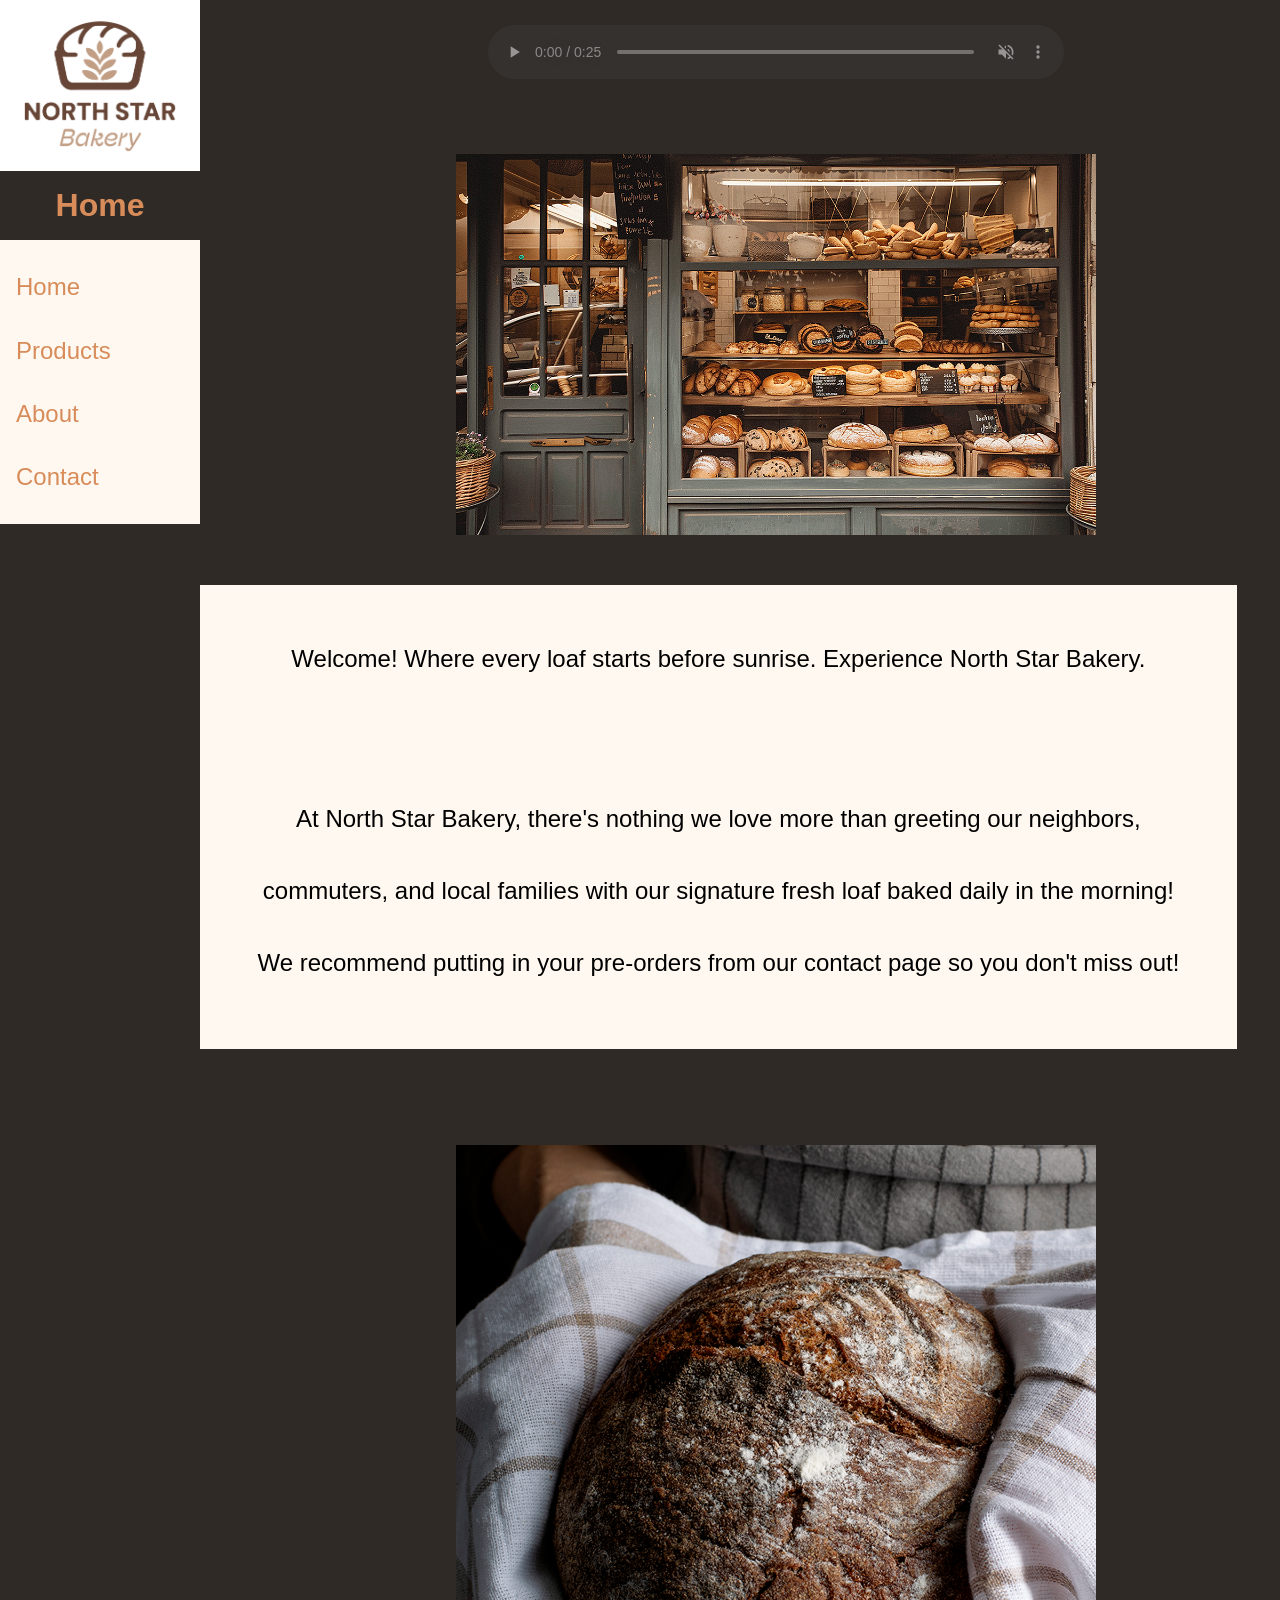
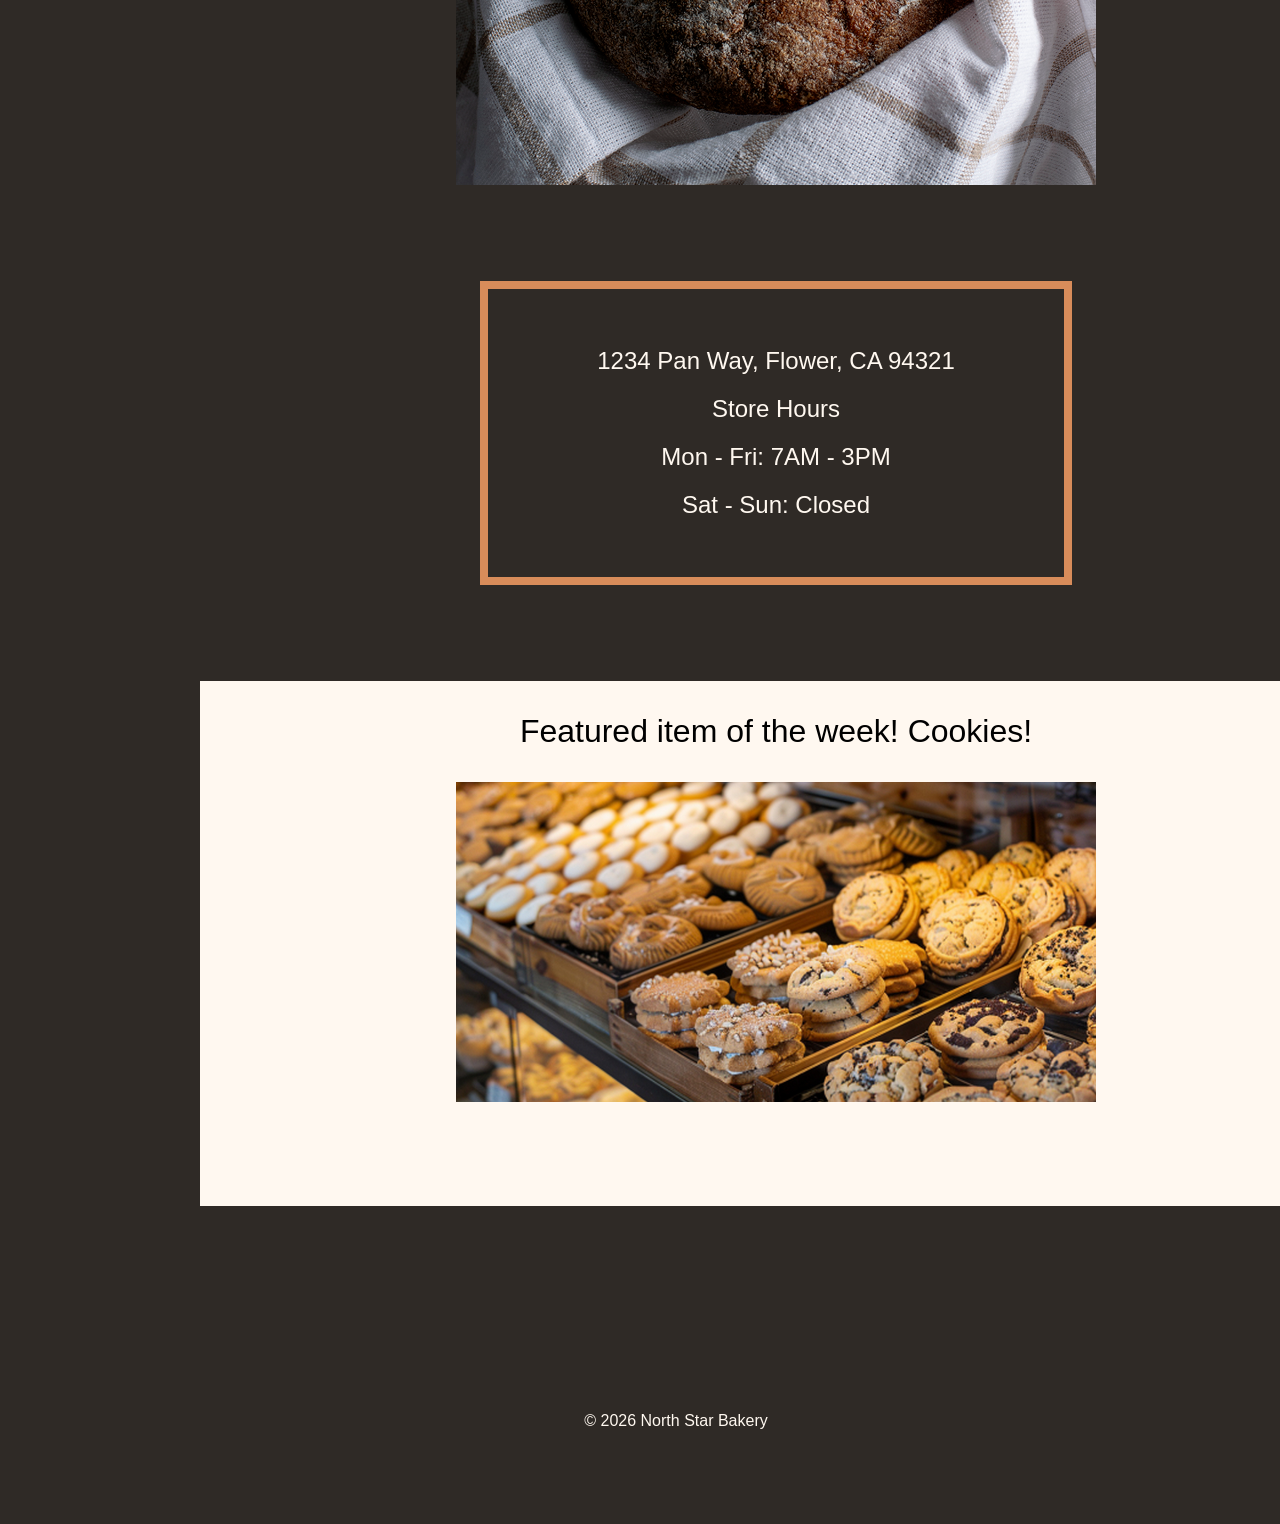
==== index.html @ d2ea51e8 "./ to ../ for styles.css" ====
<!DOCTYPE html>
<html lang="en">

<head>
    <meta charset="UTF-8">
    <meta name="viewport" content="width=device-width, initial-scale=1.0">
    <title>North Star Bakery</title>
    <link rel="stylesheet" href="../css/styles.css">
</head>

<body>
    <header>
        <!-- 1. Brand Logo & Title / Nav -->
        <a href="./index.html" class="logo">
            <img src="images/bakery-logo_c.png" alt="North Star Bakery Logo" width="250" height="250">
        </a>
        <h1>Home</h1>
        <nav>
            <a href="./index.html">Home</a>
            <a href="./pages/products.html">Products</a>
            <a href="./pages/about.html">About</a>
            <a href="./pages/contact.html">Contact</a>
        </nav>
    </header>
    <main>
        <!-- 2. Welcome audio -->
        <audio muted controls loop>
            <source src="./assets/bakery-welcome_c.mp3" type="audio/mpeg">
            Your browser does not support the audio element.
        </audio>
            <!-- Storefront -->
            <img src="./images/bakery-storefront_c.png" alt="image of the store front" class="storefront">
        <section class="message">
            <p id="welcome-message" class="opening">Welcome! Where every loaf starts before sunrise. Experience North Star Bakery.</p>
            <p id="summary" class="opening">At North Star Bakery, there's nothing we love more than greeting our neighbors, commuters, and local families with our signature fresh loaf baked daily in the morning! We recommend putting in your pre-orders from our contact page so you don't miss out!</p>
        </section>
            <img src="./images/bakery-signature-loaf_c.png" alt="picture of North Star Bakery's freshly baked loaf on top of a towel covered basket in hand" width="400" id="sig-loaf">
        <!-- Hours and Location -->
        <section id="hours-location">
            <p id="location" >1234 Pan Way, Flower, CA 94321</p>
            <p>Store Hours</p>
            <ul>
                <li>Mon - Fri: 7AM - 3PM</li>
                <li>Sat - Sun: Closed</li>
            </ul>
        </section>
        <!-- Feature Items -->
         <section class="featured-item">
             <p id="featured-item">Featured item of the week! Cookies!</p>
             <picture>
                <img src="./images/bakery-feature-small_c.png" 
                srcset="./images/bakery-feature-large_c.png 800w, 
                ./images/bakery-feature-small_c.png 500w" 
                sizes="100vw" 
                alt="picture of freshly baked cookies on display">
            </picture>
         </section>
    </main>
    <footer>&copy; 2026 North Star Bakery</footer>
</body>
</html>
---- css/styles.css ----
* {
    background-color: #2F2A26;
    font-family: Arial, Helvetica, sans-serif;
    margin: 0;
    padding: 0;
}

header {
    display: flex;
    flex-direction: column;
    justify-content: center;
    align-items: center;
}

.logo {
    display: flex;
    justify-content: center;
    max-width: 100vw;
    padding: 0 100%;
    background-color: white;
}

h1 {
    padding: 2rem;
    color: #D88C5A;
    font-family: Hevetica, Arial, san-serif;
}

nav {
    display: flex;
    justify-content: space-evenly;
    font-size: 1.5rem;
    width: 100%;
    background-color: #FFF8F0;
    margin-bottom: 1.5rem;
    padding: 1rem 0;
}

nav a {
    color: #D88C5A;
    background-color: #FFF8F0;
    text-decoration: none;
}

nav a:hover {
    color: #FFF8F0;
}

audio {
    display: flex;
    justify-content: center;
    align-items: center;
    width: 100%;
    opacity: 50%;
    color-scheme: dark;
}

audio:hover {
    opacity: 100%;
}

.storefront {
    display: block;
    width: 100vw;
}

.message {
    display: flex;
    flex-direction: column;
    background-color: #FFF8F0;
    color: black;
    width: 100%;
}

.message p:first-child {
    margin: 25px 50vw 25px 25px;
    text-align: justify;
    line-height: 2;
}

.message p:last-child {
    margin: 25px 25px 25px 50vw;
    text-align: justify;
    line-height: 2;
}

.opening {
    background-color: transparent;
}

#sig-loaf {
    display: block;
    margin-inline: auto;
    max-width: 98vw;
    margin-top: 6rem;
}

#hours-location {
    margin: 6rem auto;
    padding: 3rem 0;
    border: .5rem solid #D88C5A;
    line-height: 2;
    font-size: x-large;
    text-align: center;
    color: #FFF8F0;
    max-width: 50%;
}

li {
    list-style-type: none;
}

.featured-item {
    background-color: #FFF8F0;
}

.featured-item p {
    padding-top: 2rem;
    background-color: transparent;
}

#featured-item {
    text-align: center;
    margin: 2rem;
    font-size: 24pt;
}

picture img {
    max-width:98vw;
    margin-bottom: 4rem;
}

footer {
    text-align: center;
    margin-top: 200px;
    padding-bottom: 100px;
    color: #FFF8F0;
}

.product-message {
    text-align: center;
    font-size: x-large;
    background-color: #FFF8F0;
    padding: 4rem;
}

/* --------------------------- PRODUCT PAGE --------------------------- */

#breads {
    background-color: #FFF8F0;
    text-align: center;
    color: rgb(0, 0, 0);
    padding: 2rem;
    margin: 2rem 0;
}

#breads figcaption {
    color:#FFF8F0;
}

#pastries {
    background-color: #FFF8F0;
    text-align: center;
    padding: 2rem;
    margin: 2rem 0;
}

#cakes {
    background-color: #FFF8F0;
    text-align: center;
    padding: 2rem;
    margin: 2rem 0;
}

#price-range {
    background-color: #FFF8F0;
    text-align: center;
    padding: 2rem;
    margin: 2rem 0;
}

#bread-price {
    align-self: center;
    width: 50px;
    background-color: white;
    text-align: center;
    width: 100px;
    line-height: 1.5;
}

#price-range-label {
    background-color: #FFF8F0;
}

/* --------------------------- ABOUT PAGE --------------------------- */

h2 {
    background-color: #FFF8F0;
    padding: 2rem;
    text-align: center;
}

#philosophy {
    width: 100%;
}

#philosophy video {
    display: block;
    margin-inline: auto;
    width: 100%;
}

#philosophy p {
    background-color: white;
    line-height: 2;
    font-size: 1.25rem;
    padding: 3rem 2rem;
    text-align: center;
}

#philosophy p:nth-child(2) {
    font-size: 1.5rem;
    text-align: start;
    padding-top: 10vw;
    padding-right: 50vw;
}

#philosophy p:nth-child(3) {
    font-size: 1.25rem;
    text-align: end;
    padding-left: 50vw;
}

#philosophy p:nth-child(4) {
    font-size: 1.75rem;
    padding: 10vw;
}

#staff-highlights p {
    text-align: center;
    padding: 2rem;
    margin: 4rem;
    font-size: x-large;
    color: #FFF8F0;
}

#staff-highlights img {
    display: block;
    margin-inline: auto;
    width: 50vw;
}

form {
    padding: 25px 10vw;
    background-color: white;
    color: rgb(0, 0, 0);
}

legend {
    text-align: center;
    font-size: larger;
    padding: 25px;
    background-color: white;
}

label {
    background-color: white;
}

#contact-info,
#request-info {
    display: grid;
    gap: 1rem;
    justify-content: center;
    text-align: center;
    background-color: white;
}


fieldset input,
fieldset select,
fieldset textarea {
    font-size: 11pt;
    background-color: white;
    max-width: 300px;
    width: 100%;
    height: 25px;
    text-align: center;
}

fieldset textarea {
    height: 100px;
}

fieldset textarea::placeholder,
fieldset  {
    text-align: left;
    padding-left: 10px;
}

button {
    display: block;
    margin-inline: auto;
    margin-top: 25px;
    padding: 10px 25px;
    background-color: rgb(0, 110, 212);
    color: white;
    font-size: 1.2rem;
    border-radius: 45px;
    box-shadow: none;
    border: none;
}

button:hover {
    background-color: rgb(23, 131, 219);
    font-weight: bold;
    font-size: 1.2rem;
}

/* --------------------------- @ MEDIA BEYOND MOBILE --------------------------- */

@media (min-width: 768px) {
    body {
        display: grid;
        grid-template-areas: "header title"
                             "nav main"
                             "footer footer";
                             grid-template-columns:  minmax(200px,10vw) 90vw;
                             grid-template-rows: 15% 75% 10%;
    }

    header {
        grid-area: header;
        display: flex;
        flex-direction: column;
        justify-content: start;
    }

    .logo img {
        width: 200px;
        height: auto;
    }

    h1 {
        padding: 1rem;
    }

    h2 {
        max-width: 80vw;
        width: 100%;
    }
    
    nav {
        grid-area: nav;
        flex-direction: column;
    }
    
    nav a {
        background-color: #FFF8F0;
        margin: .1rem 0;
        flex-direction: column;
        padding: 1rem;
    }

    nav a:hover {
        background-color: #D88C5A;
        border: 10px solid #FFF8F0;
    }

    main {
        min-width: 0;
        max-width: 90vw;
    }

    audio {
        grid-area: main;
        width: 50%;
        padding: 25px;
        margin: auto;
    }

    .storefront {
        max-width: 50vw;
        margin-inline: auto;
        padding: 50px;
    }

    .message {
        max-width: 90%;
    }
    
    .message p:first-child {
        margin: 50px;
        font-size: x-large;
        text-align: center;
    }
    
    .message p:last-child {
        margin: 50px;
        font-size: x-large;
        text-align: center;
        line-height: 3;
    }

    section.featured-item {
        padding-bottom: 40px;
    }

    img {
        display: block;
        width: 50vw;
        margin-inline: auto;
    }

    #philosophy {
        background-color: #2F2A26;
    }

    #philosophy video {
        width: 50%;
        max-width: 100%;
        display: block;
        height: auto;
        margin: auto;
        padding: 50px 0;
    }

    #philosophy p {
        background-color: #2F2A26;
        color:#FFF8F0;
        width: 100%;
        max-width: 25vw;
    }

    #philosophy p:nth-child(2) {
        padding-right: 50vw;
    }
    #philosophy p:nth-child(3) {
        padding-left: 50vw;
        padding: 1vw 3vw 1vw 1vw;
        margin-left: 50vw;
    }
    #philosophy p:nth-child(4) {
        margin: auto;
    }
    
    footer {
        grid-area: footer;
        text-align: center;
    }

}
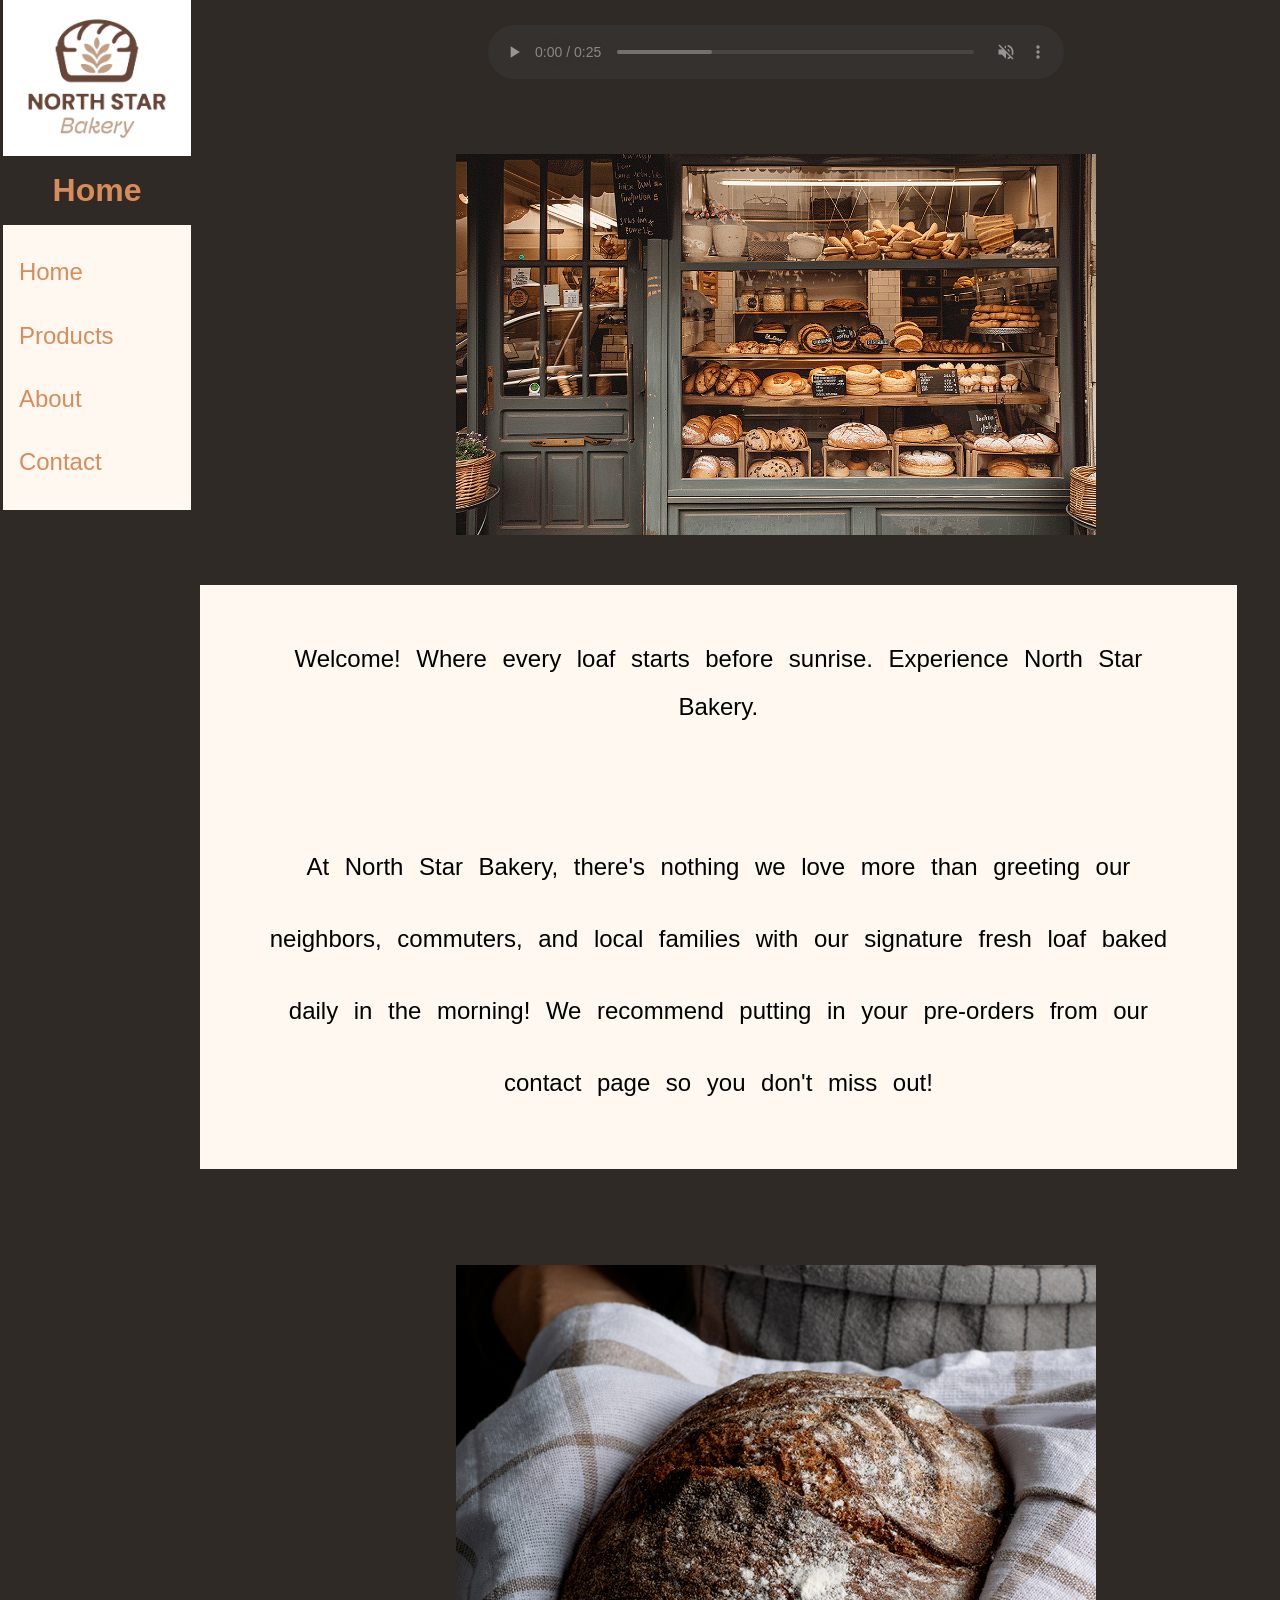
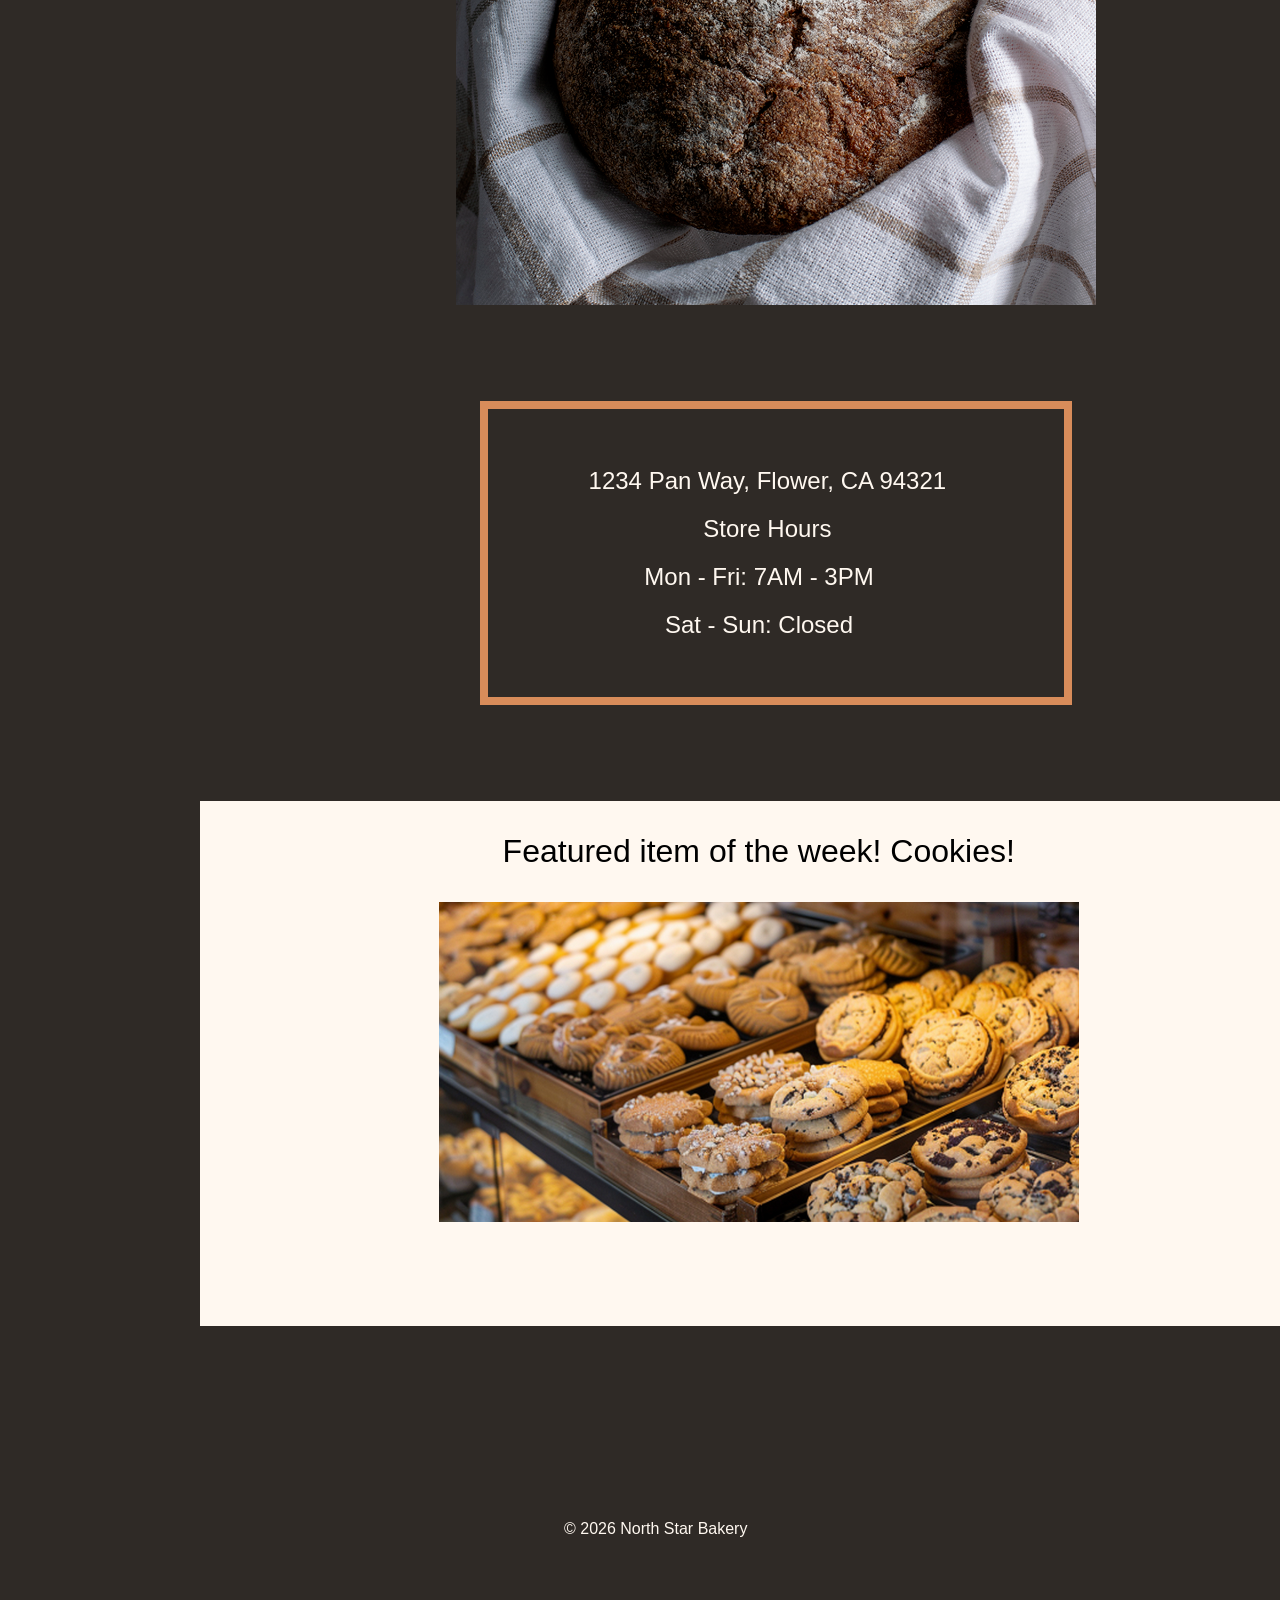
==== commit 578fb078: "minor adjustments to CSS" ====
--- a/index.html
+++ b/index.html
@@ -5,7 +5,7 @@
     <meta charset="UTF-8">
     <meta name="viewport" content="width=device-width, initial-scale=1.0">
     <title>North Star Bakery</title>
-    <link rel="stylesheet" href="../css/styles.css">
+    <link rel="stylesheet" href="css/styles.css">
 </head>
 
 <body>
@@ -57,5 +57,7 @@
          </section>
     </main>
     <footer>&copy; 2026 North Star Bakery</footer>
+    
+    <script src="js/index.js"></script>
 </body>
 </html>
--- a/css/styles.css
+++ b/css/styles.css
@@ -3,6 +3,7 @@
     font-family: Arial, Helvetica, sans-serif;
     margin: 0;
     padding: 0;
+    max-width: 97%;
 }
 
 header {
@@ -15,8 +16,7 @@
 .logo {
     display: flex;
     justify-content: center;
-    max-width: 100vw;
-    padding: 0 100%;
+    width: 100%;
     background-color: white;
 }
 
@@ -61,7 +61,7 @@
 
 .storefront {
     display: block;
-    width: 100vw;
+    width: 100%;
 }
 
 .message {
@@ -70,18 +70,17 @@
     background-color: #FFF8F0;
     color: black;
     width: 100%;
+    word-spacing: 1ch;
+    line-height: 2;
 }
 
 .message p:first-child {
-    margin: 25px 50vw 25px 25px;
-    text-align: justify;
-    line-height: 2;
+    margin: 25px 50% 25px 25px;
 }
 
 .message p:last-child {
-    margin: 25px 25px 25px 50vw;
-    text-align: justify;
-    line-height: 2;
+    margin: 25px 25px 25px 50%;
+    ;
 }
 
 .opening {
@@ -91,7 +90,7 @@
 #sig-loaf {
     display: block;
     margin-inline: auto;
-    max-width: 98vw;
+    max-width: 98%;
     margin-top: 6rem;
 }
 
@@ -126,7 +125,7 @@
 }
 
 picture img {
-    max-width:98vw;
+    max-width:98%;
     margin-bottom: 4rem;
 }
 
@@ -221,7 +220,7 @@
 #philosophy p:nth-child(2) {
     font-size: 1.5rem;
     text-align: start;
-    padding-top: 10vw;
+    padding-top: 10%;
     padding-right: 50vw;
 }
 
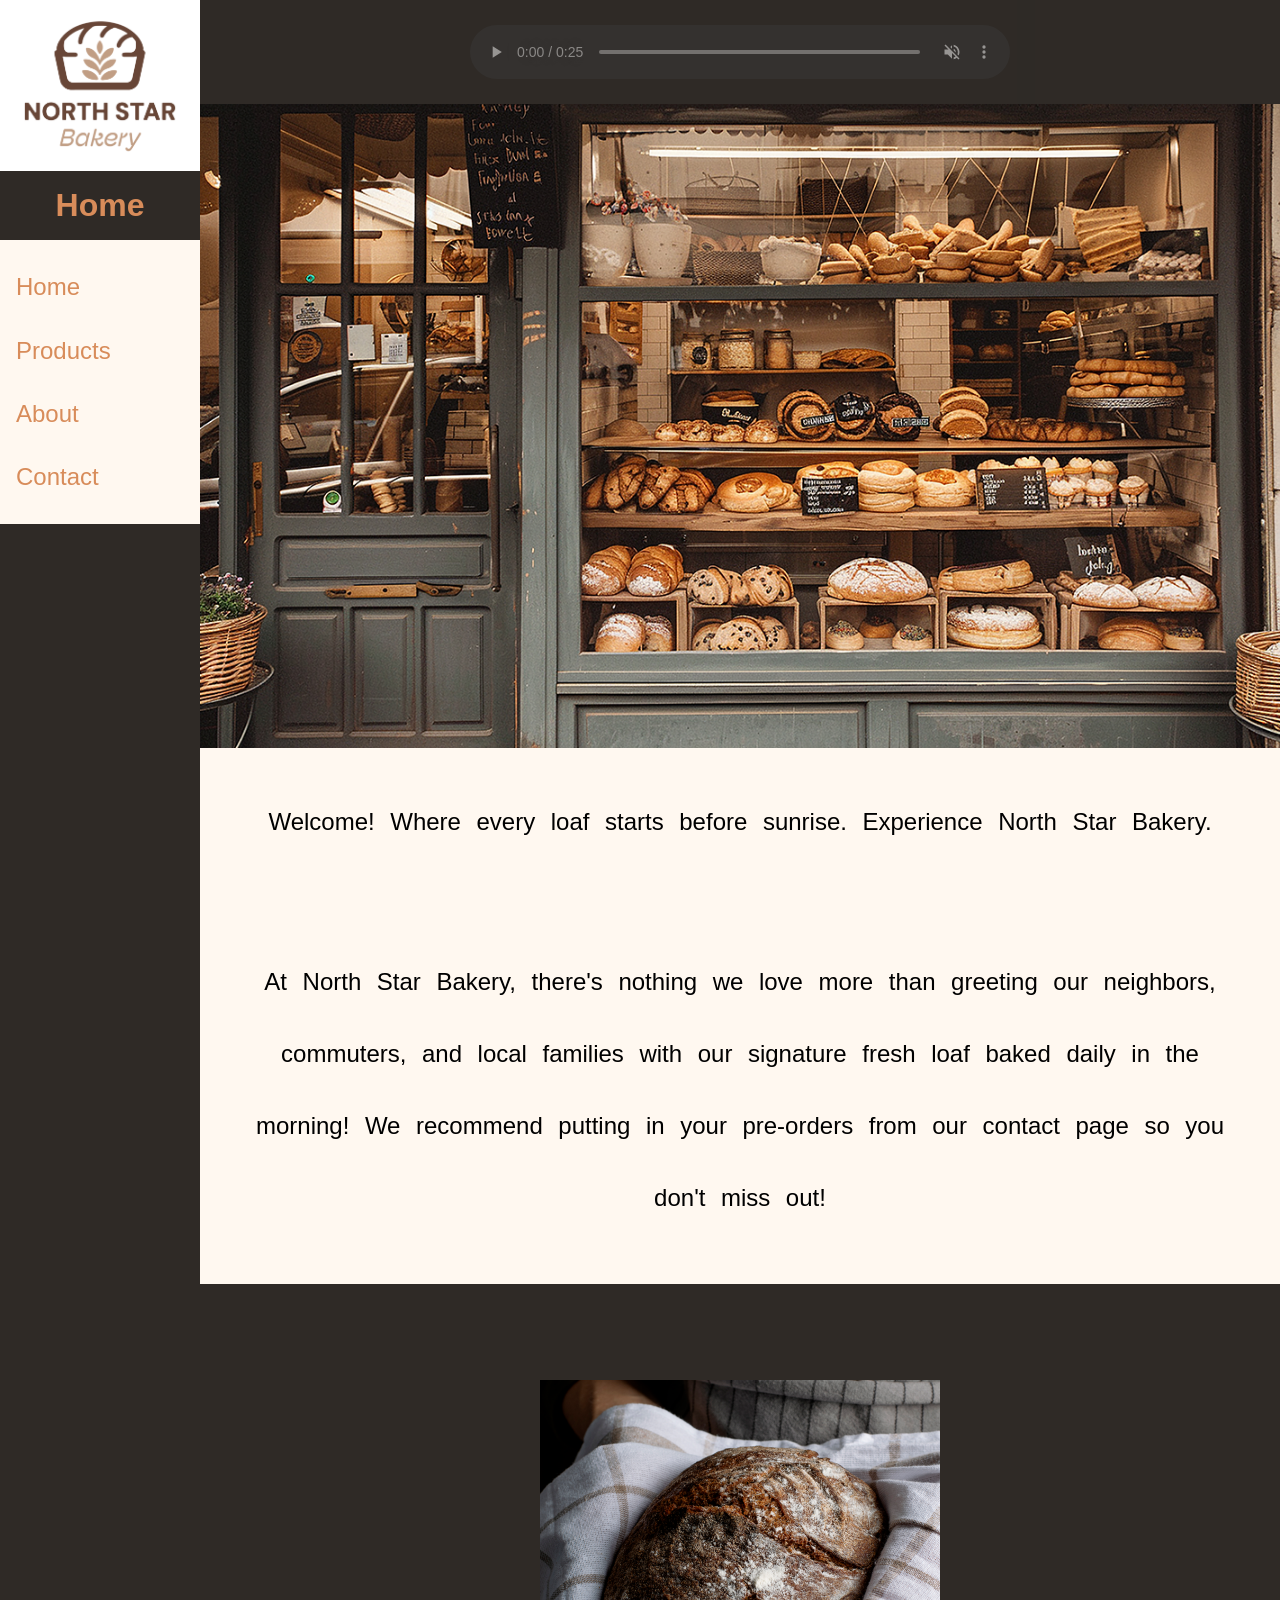
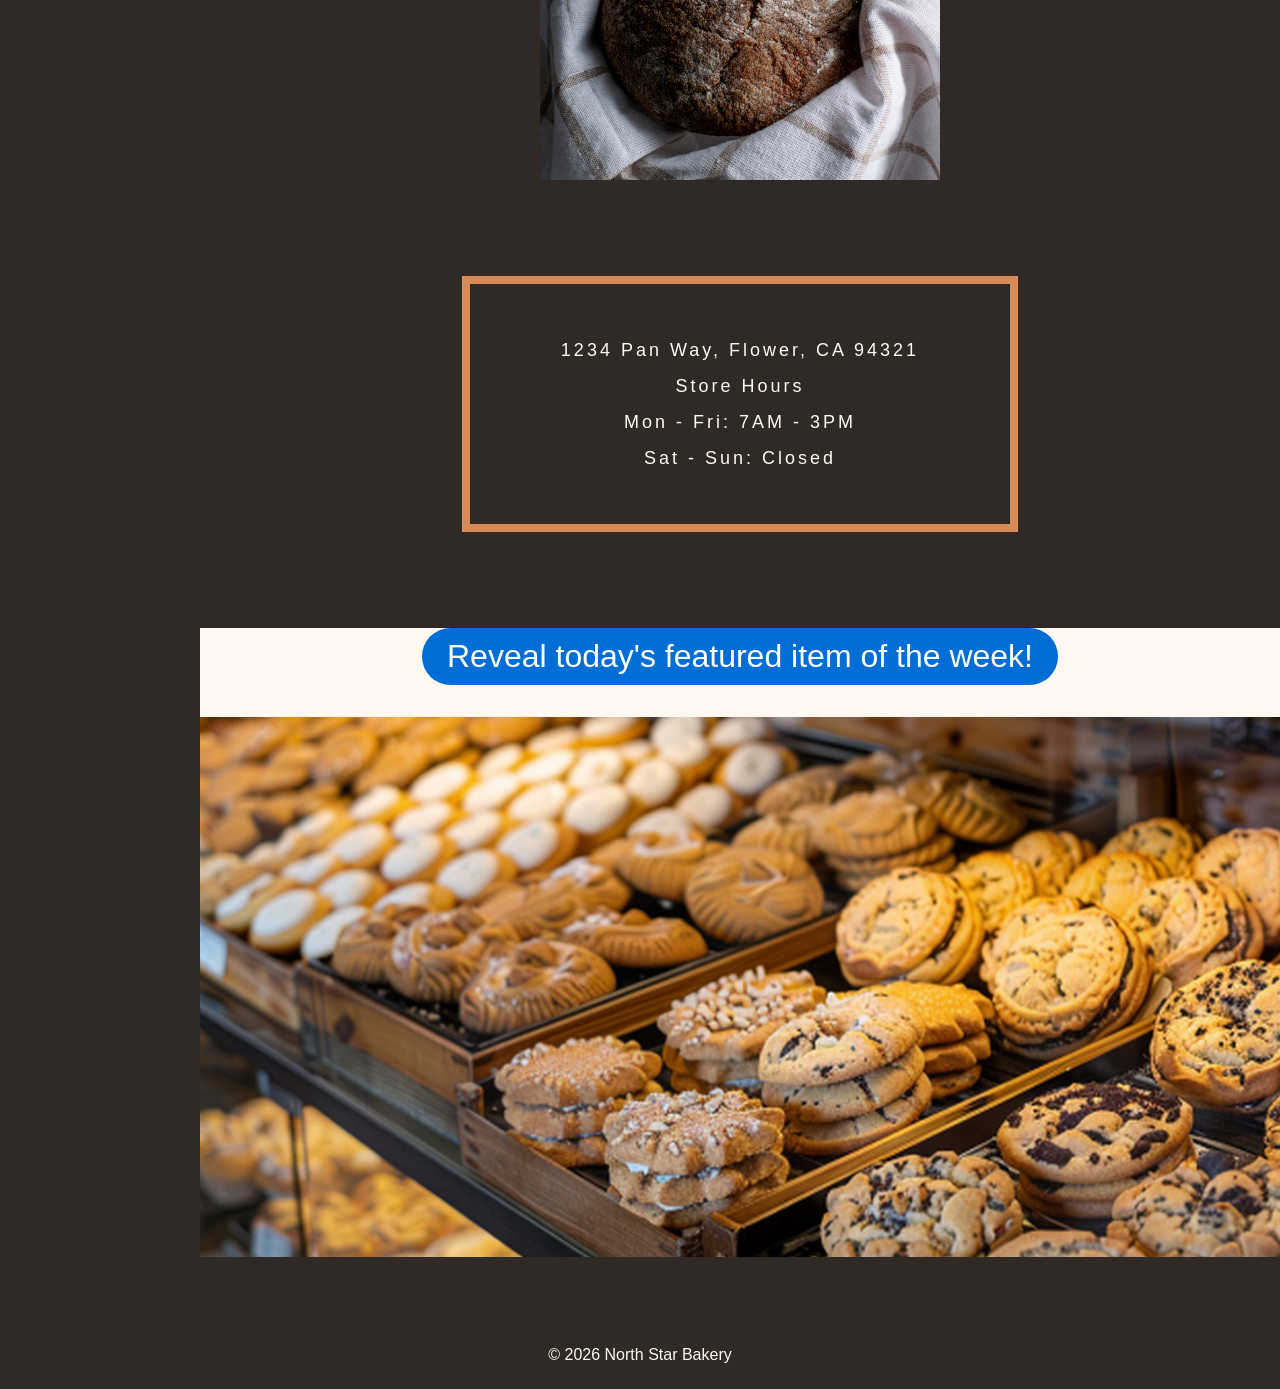
==== commit 9bbda63b: "added javascript in progress" ====
--- a/index.html
+++ b/index.html
@@ -46,8 +46,8 @@
         </section>
         <!-- Feature Items -->
          <section class="featured-item">
-             <p id="featured-item">Featured item of the week! Cookies!</p>
-             <picture>
+             <button id="featured-item">Reveal today's featured item of the week!</button>
+             <picture id="featured-item-image">
                 <img src="./images/bakery-feature-small_c.png" 
                 srcset="./images/bakery-feature-large_c.png 800w, 
                 ./images/bakery-feature-small_c.png 500w" 
@@ -58,6 +58,6 @@
     </main>
     <footer>&copy; 2026 North Star Bakery</footer>
     
-    <script src="js/index.js"></script>
+    <script src="./js/index.js"></script>
 </body>
 </html>
--- a/css/styles.css
+++ b/css/styles.css
@@ -3,7 +3,7 @@
     font-family: Arial, Helvetica, sans-serif;
     margin: 0;
     padding: 0;
-    max-width: 97%;
+    max-width: 100%;
 }
 
 header {
@@ -23,7 +23,7 @@
 h1 {
     padding: 2rem;
     color: #D88C5A;
-    font-family: Hevetica, Arial, san-serif;
+    font-family: Helvetica, Arial, san-serif;
 }
 
 nav {
@@ -80,7 +80,7 @@
 
 .message p:last-child {
     margin: 25px 25px 25px 50%;
-    ;
+    text-align: end;
 }
 
 .opening {
@@ -99,7 +99,7 @@
     padding: 3rem 0;
     border: .5rem solid #D88C5A;
     line-height: 2;
-    font-size: x-large;
+    font-size: large;
     text-align: center;
     color: #FFF8F0;
     max-width: 50%;
@@ -119,20 +119,20 @@
 }
 
 #featured-item {
-    text-align: center;
-    margin: 2rem;
+    display: block;
+    margin: 2rem auto;
+    cursor: pointer;
     font-size: 24pt;
 }
 
-picture img {
-    max-width:98%;
-    margin-bottom: 4rem;
+#featured-item-image.collapsed {
+    max-height: 0;
+    opacity: 0;
 }
 
 footer {
     text-align: center;
-    margin-top: 200px;
-    padding-bottom: 100px;
+    margin: 4rem 0;
     color: #FFF8F0;
 }
 
@@ -157,14 +157,8 @@
     color:#FFF8F0;
 }
 
-#pastries {
-    background-color: #FFF8F0;
-    text-align: center;
-    padding: 2rem;
-    margin: 2rem 0;
-}
-
-#cakes {
+#pastries p,
+#cakes p {
     background-color: #FFF8F0;
     text-align: center;
     padding: 2rem;
@@ -320,12 +314,13 @@
 
 @media (min-width: 768px) {
     body {
+        max-height: 100vh;
         display: grid;
         grid-template-areas: "header title"
                              "nav main"
                              "footer footer";
-                             grid-template-columns:  minmax(200px,10vw) 90vw;
-                             grid-template-rows: 15% 75% 10%;
+                             grid-template-columns: 200px 90fr;
+                             grid-template-rows: 15fr 75fr 10fr;
     }
 
     header {
@@ -363,7 +358,6 @@
 
     nav a:hover {
         background-color: #D88C5A;
-        border: 10px solid #FFF8F0;
     }
 
     main {
@@ -377,16 +371,6 @@
         padding: 25px;
         margin: auto;
     }
-
-    .storefront {
-        max-width: 50vw;
-        margin-inline: auto;
-        padding: 50px;
-    }
-
-    .message {
-        max-width: 90%;
-    }
     
     .message p:first-child {
         margin: 50px;
@@ -401,49 +385,66 @@
         line-height: 3;
     }
 
-    section.featured-item {
-        padding-bottom: 40px;
+    #hours-location {
+        letter-spacing: .3ch;
     }
 
     img {
         display: block;
-        width: 50vw;
         margin-inline: auto;
     }
 
     #philosophy {
         background-color: #2F2A26;
+        margin: 0;
+        padding: 0;
+        width: 100%;
     }
 
     #philosophy video {
-        width: 50%;
         max-width: 100%;
         display: block;
         height: auto;
         margin: auto;
-        padding: 50px 0;
     }
 
     #philosophy p {
+        letter-spacing: .2ch;
+    }
+    
+    #philosophy p:nth-child(2) { /* Here at North Star Bakery,.. */
         background-color: #2F2A26;
         color:#FFF8F0;
-        width: 100%;
-        max-width: 25vw;
-    }
-
-    #philosophy p:nth-child(2) {
-        padding-right: 50vw;
-    }
-    #philosophy p:nth-child(3) {
-        padding-left: 50vw;
-        padding: 1vw 3vw 1vw 1vw;
-        margin-left: 50vw;
+        padding:  2rem 50vw 2rem 2rem;
+    }
+    #philosophy p:nth-child(3) { /* We use simple ingredients,... */
+        background-color: #FFF8F0;
+        color: #2F2A26;
     }
     #philosophy p:nth-child(4) {
-        margin: auto;
-    }
+        background-color: #2F2A26;
+        color:#FFF8F0;
+        font-size: 1.5rem;
+        text-align: center;
+        margin-inline: auto;
+    }
+    
+    #staff-highlights {
+        background-color: #FFF8F0;
+        color: #2F2A26;
+        padding: 25px;
+    }
+
+    #staff-highlights p {
+        background-color: #FFF8F0;
+        color: #2F2A26; 
+        margin: 0;
+        padding-top: 0;
+    }
+
     
     footer {
+        padding: 25px;
         grid-area: footer;
         text-align: center;
     }
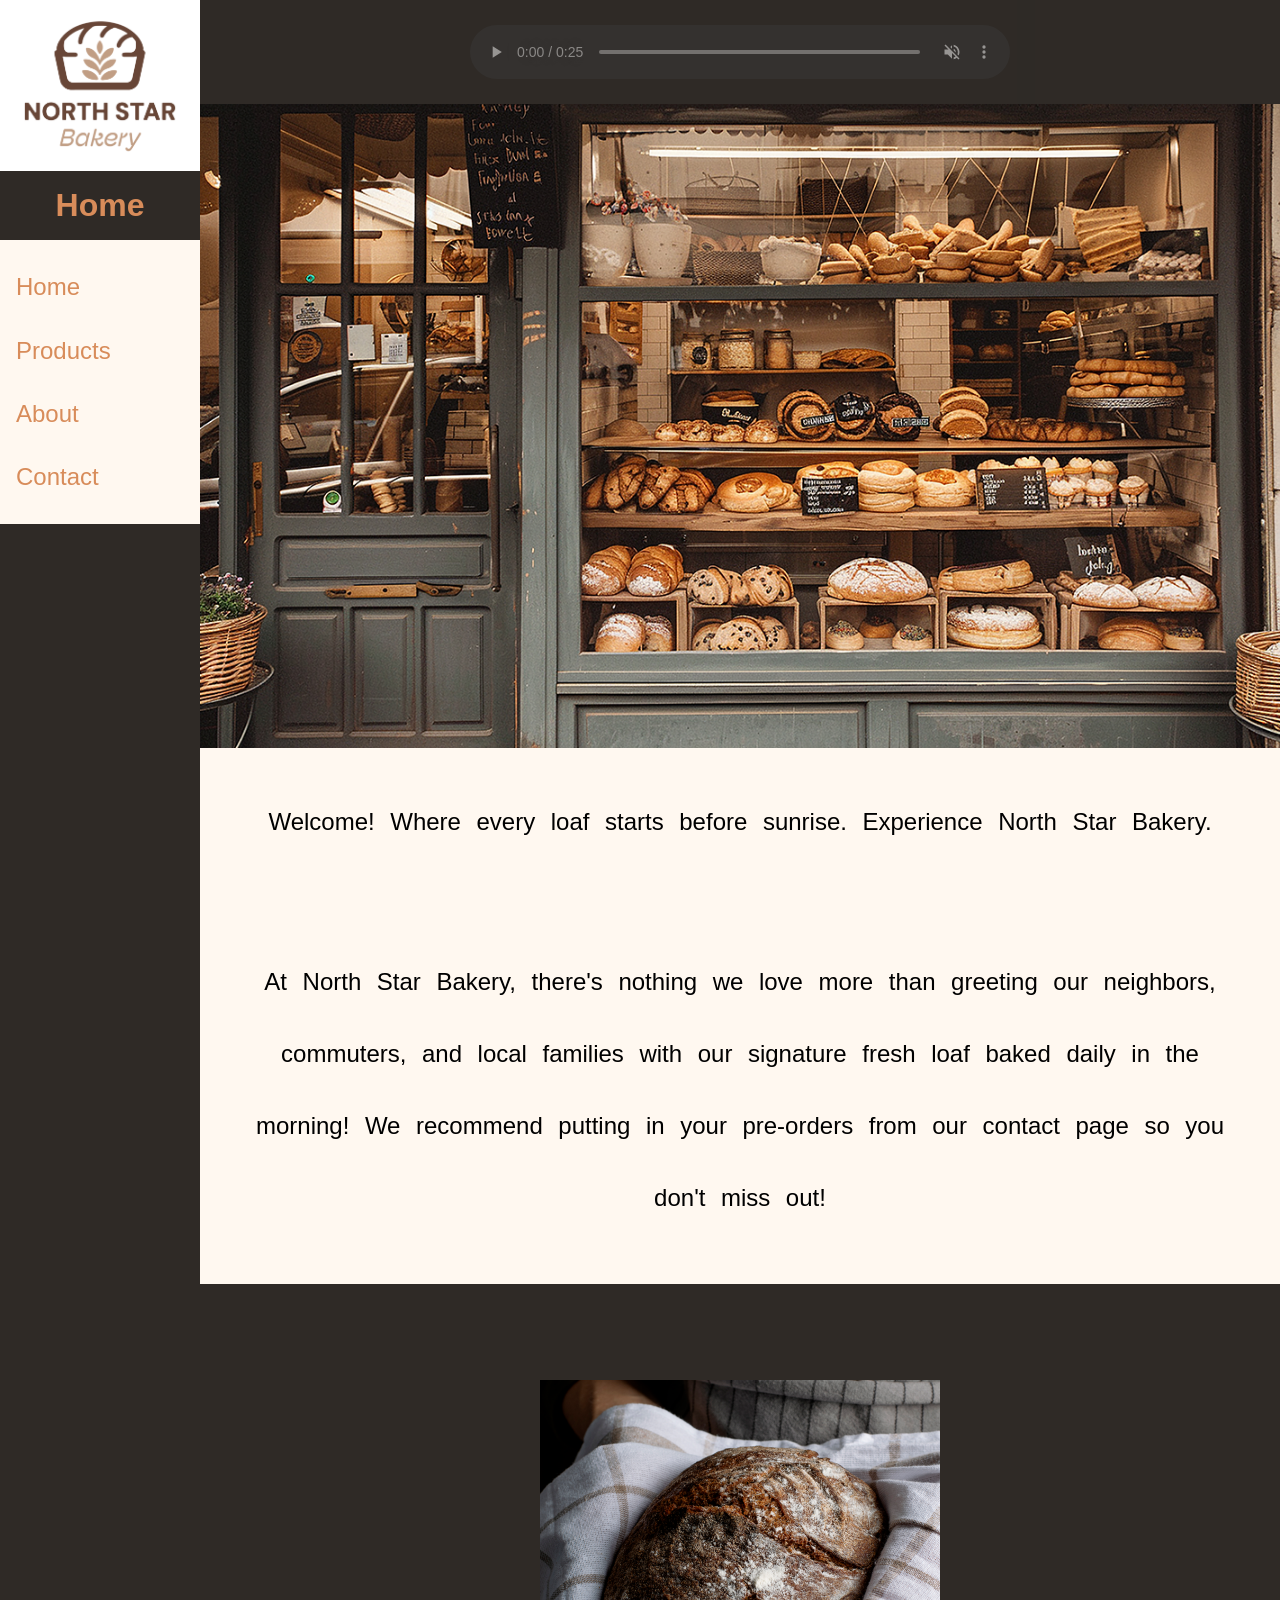
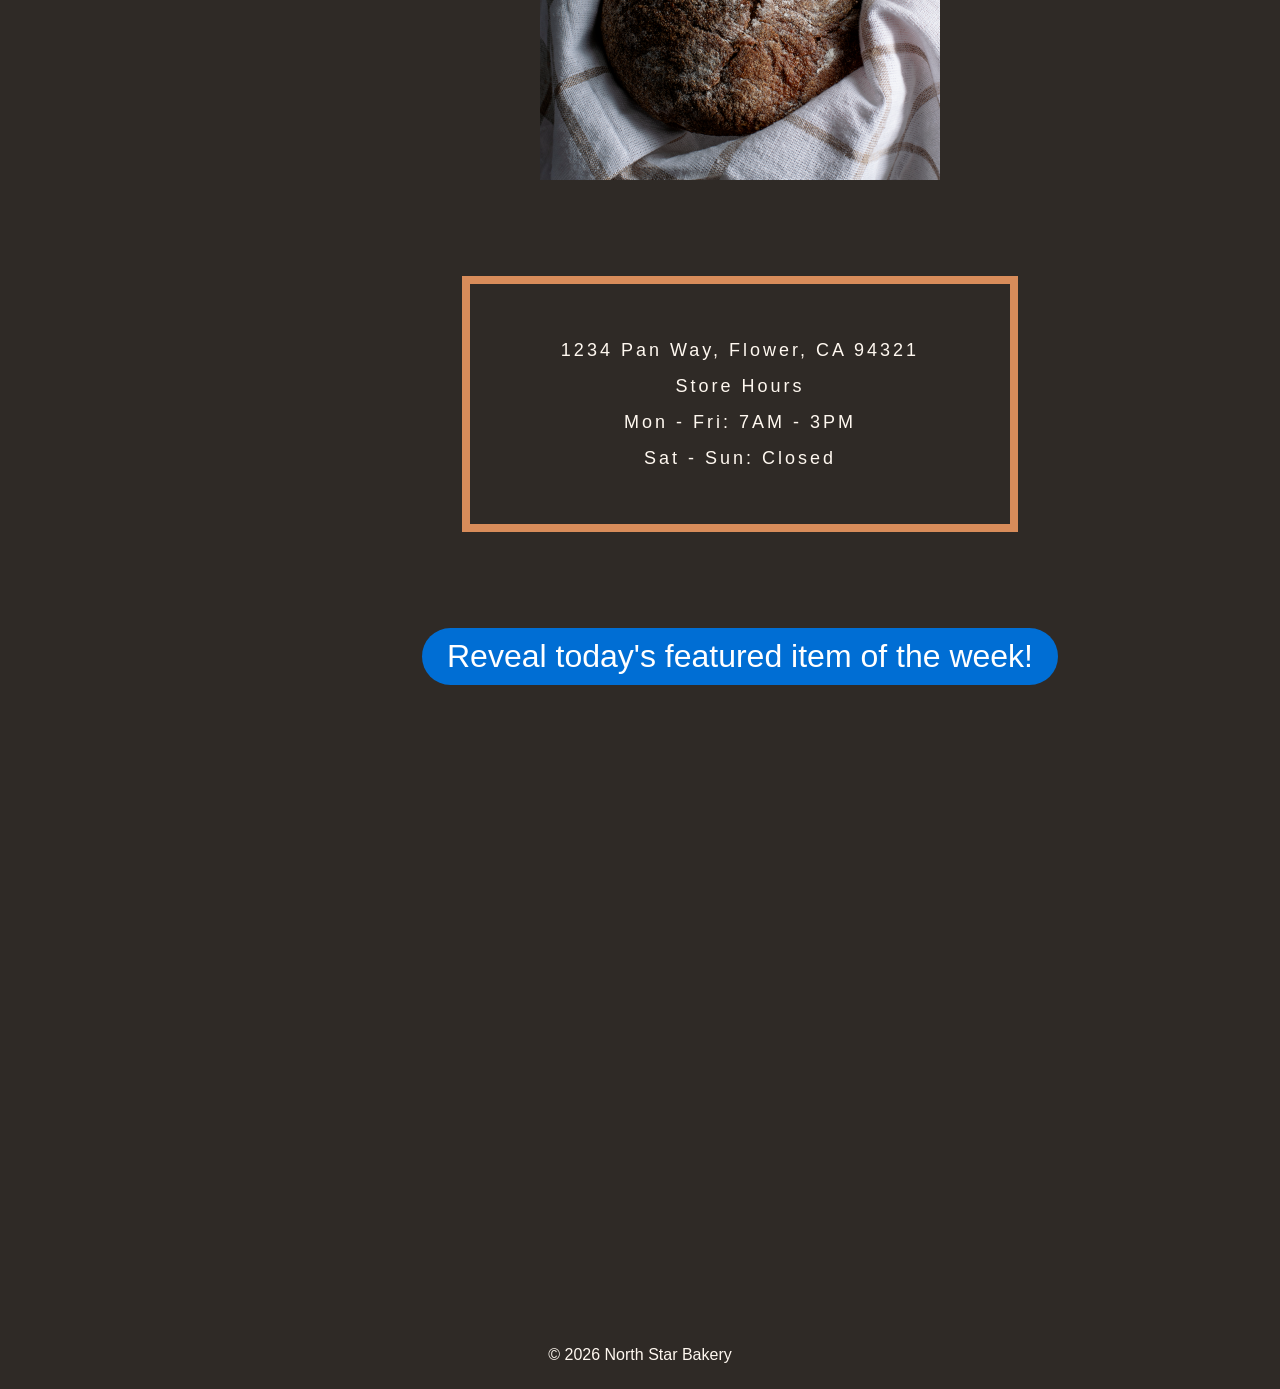
==== commit d66deaee: "js reveal item of the week added" ====
--- a/index.html
+++ b/index.html
@@ -45,9 +45,9 @@
             </ul>
         </section>
         <!-- Feature Items -->
-         <section class="featured-item">
-             <button id="featured-item">Reveal today's featured item of the week!</button>
-             <picture id="featured-item-image">
+        <button id="featured-item">Reveal today's featured item of the week!</button>
+         <section class="featured-item-section">
+             <picture id="featured-item-image" class="featured-item-image collapsed">
                 <img src="./images/bakery-feature-small_c.png" 
                 srcset="./images/bakery-feature-large_c.png 800w, 
                 ./images/bakery-feature-small_c.png 500w" 
--- a/css/styles.css
+++ b/css/styles.css
@@ -111,10 +111,12 @@
 
 .featured-item {
     background-color: #FFF8F0;
+    padding-top: 0px;
 }
 
 .featured-item p {
     padding-top: 2rem;
+    margin-top: 2rem;
     background-color: transparent;
 }
 
@@ -125,7 +127,7 @@
     font-size: 24pt;
 }
 
-#featured-item-image.collapsed {
+.featured-item-image.collapsed {
     max-height: 0;
     opacity: 0;
 }
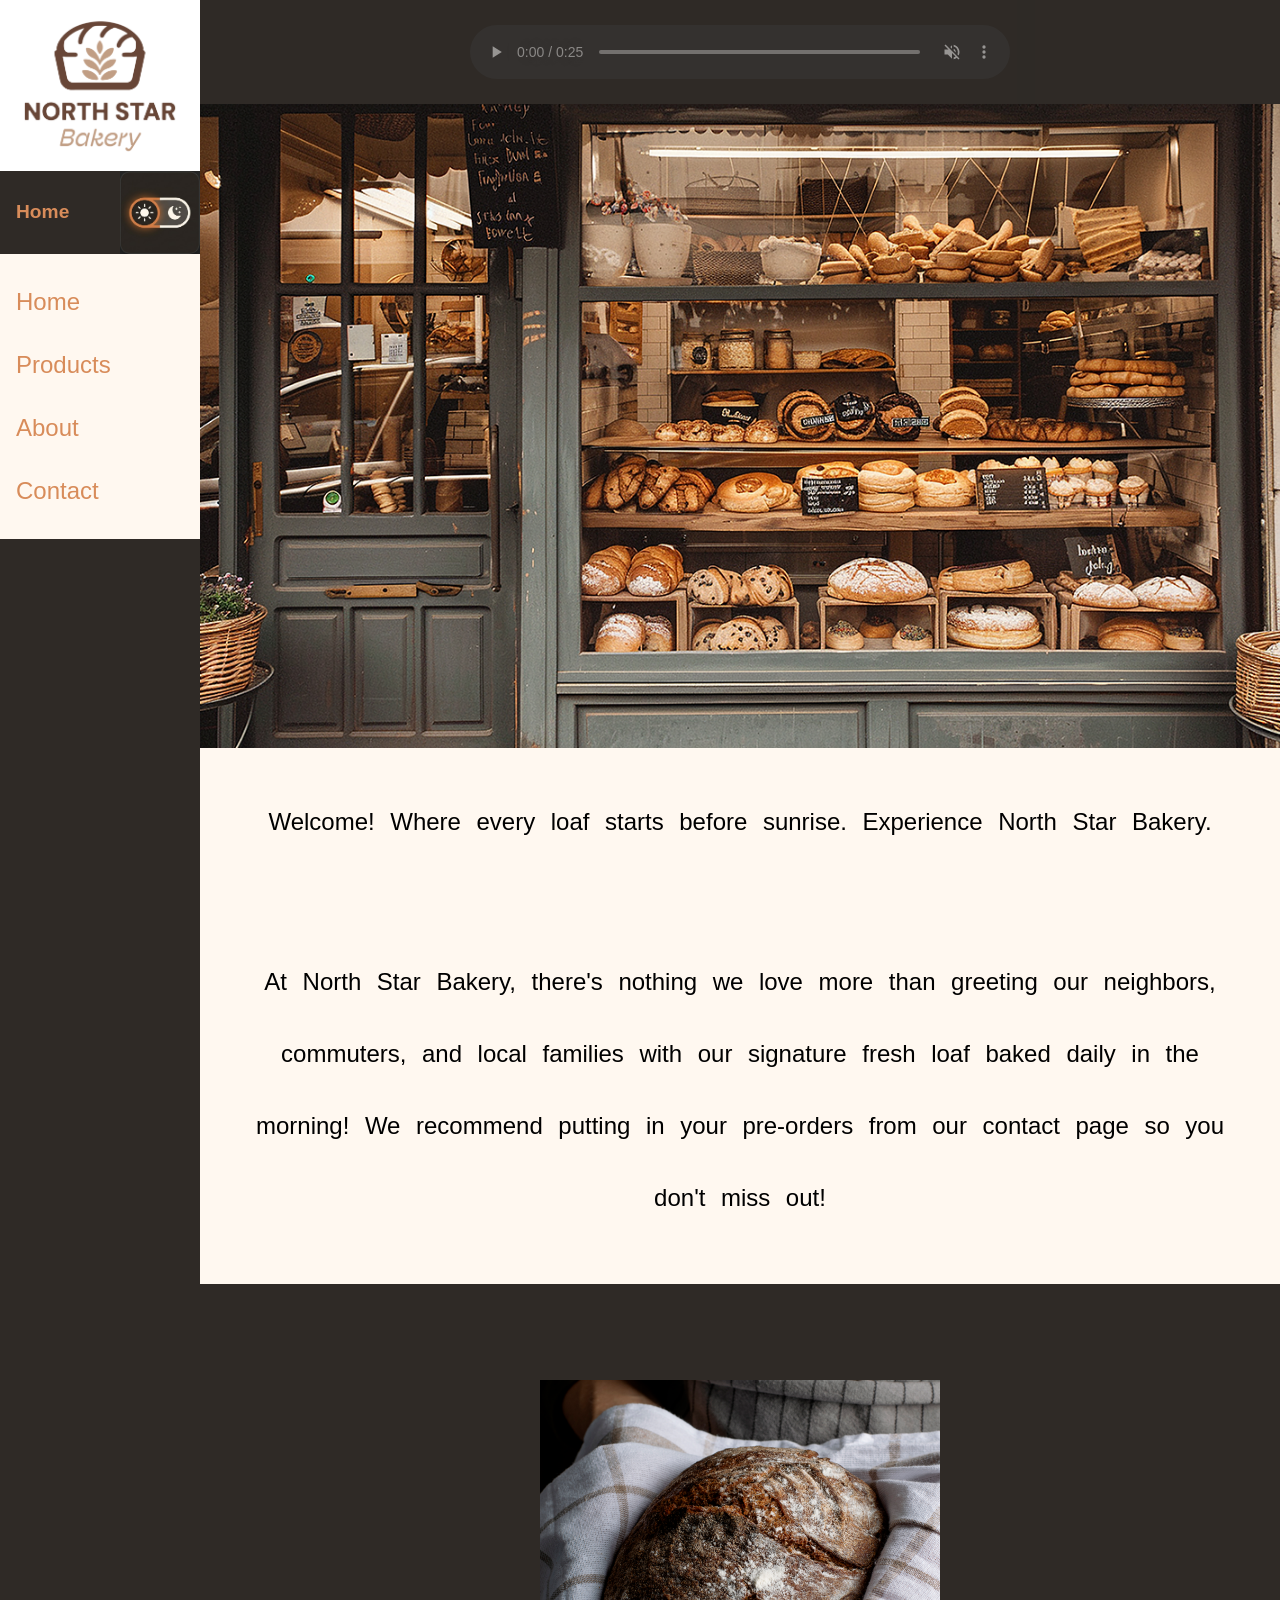
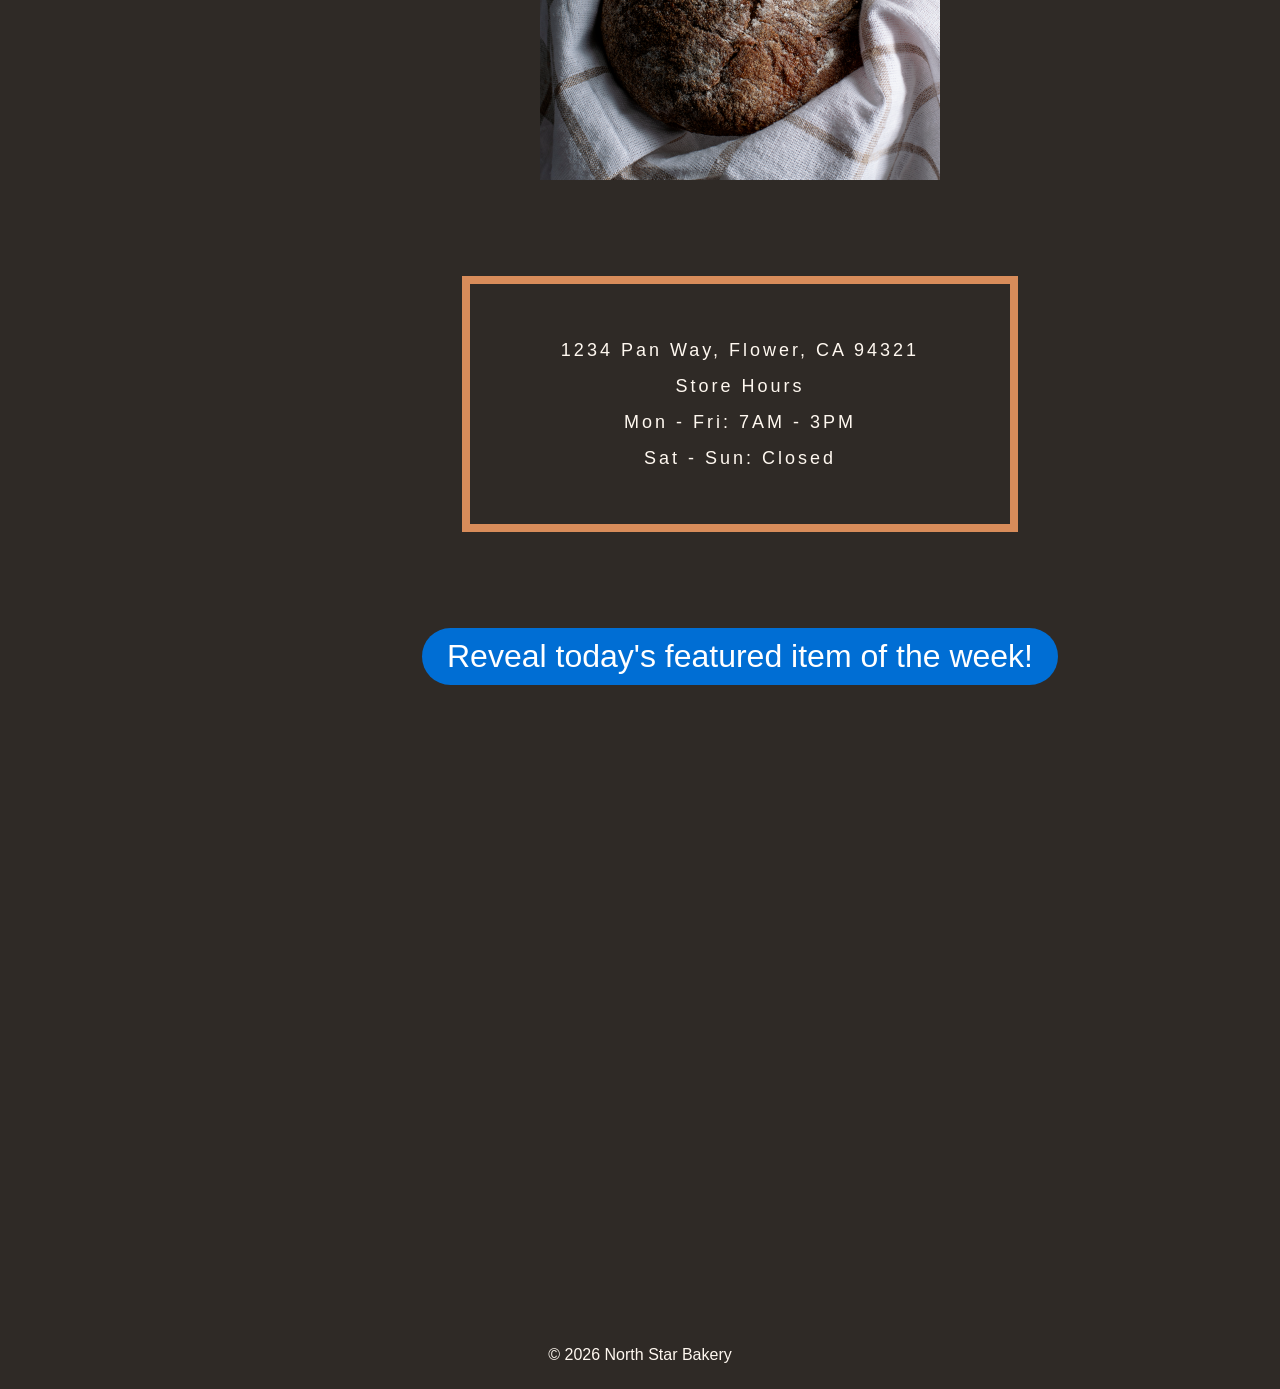
==== commit 592b52fc: "dark mode in progress" ====
--- a/index.html
+++ b/index.html
@@ -7,19 +7,21 @@
     <title>North Star Bakery</title>
     <link rel="stylesheet" href="css/styles.css">
 </head>
-
 <body>
     <header>
         <!-- 1. Brand Logo & Title / Nav -->
         <a href="./index.html" class="logo">
             <img src="images/bakery-logo_c.png" alt="North Star Bakery Logo" width="250" height="250">
         </a>
-        <h1>Home</h1>
-        <nav>
-            <a href="./index.html">Home</a>
-            <a href="./pages/products.html">Products</a>
-            <a href="./pages/about.html">About</a>
-            <a href="./pages/contact.html">Contact</a>
+        <section class="page-title">
+            <h1>Home</h1>
+            <img src="images/light-mode.jpeg" id="mode-settings" class="light-mode" alt="dark mode off">
+        </section>
+        <nav class="mode-settings light-mode">
+            <a href="./index.html" class="light-mode">Home</a>
+            <a href="./pages/products.html" class="light-mode">Products</a>
+            <a href="./pages/about.html" class="light-mode">About</a>
+            <a href="./pages/contact.html" class="light-mode">Contact</a>
         </nav>
     </header>
     <main>
@@ -30,7 +32,7 @@
         </audio>
             <!-- Storefront -->
             <img src="./images/bakery-storefront_c.png" alt="image of the store front" class="storefront">
-        <section class="message">
+        <section class="message light-mode">
             <p id="welcome-message" class="opening">Welcome! Where every loaf starts before sunrise. Experience North Star Bakery.</p>
             <p id="summary" class="opening">At North Star Bakery, there's nothing we love more than greeting our neighbors, commuters, and local families with our signature fresh loaf baked daily in the morning! We recommend putting in your pre-orders from our contact page so you don't miss out!</p>
         </section>
--- a/css/styles.css
+++ b/css/styles.css
@@ -20,10 +20,25 @@
     background-color: white;
 }
 
+.page-title {
+    display: flex;
+    align-items: center;
+    justify-content: space-between;
+}
+
 h1 {
     padding: 2rem;
     color: #D88C5A;
     font-family: Helvetica, Arial, san-serif;
+}
+
+#mode-settings:hover {
+    cursor: pointer;
+}
+
+.light-mode,
+.dark-mode {
+    width: 15%;
 }
 
 nav {
@@ -321,8 +336,8 @@
         grid-template-areas: "header title"
                              "nav main"
                              "footer footer";
-                             grid-template-columns: 200px 90fr;
-                             grid-template-rows: 15fr 75fr 10fr;
+        grid-template-columns: 200px 90fr;
+        grid-template-rows: 15fr 75fr 10fr;
     }
 
     header {
@@ -337,8 +352,22 @@
         height: auto;
     }
 
+    .page-title {
+        display: grid;
+        grid-template: "page mode";
+        grid-template-columns: 60% 40%;
+    }
+
     h1 {
+        grid-area: page;
+        font-size: clamp(.5rem, 1.2rem, 2rem);
         padding: 1rem;
+    }
+
+    .light-mode,
+    .dark-mode {
+        grid-area: mode;
+        width: 100%;
     }
 
     h2 {
@@ -451,4 +480,16 @@
         text-align: center;
     }
 
-}+}
+
+
+/* DARK MODE */
+
+.dark-mode {
+    background-color: #2F2A26;
+    color:#FFF8F0;
+}
+
+.dark-mode a {
+    color:#D88C5A;
+}
